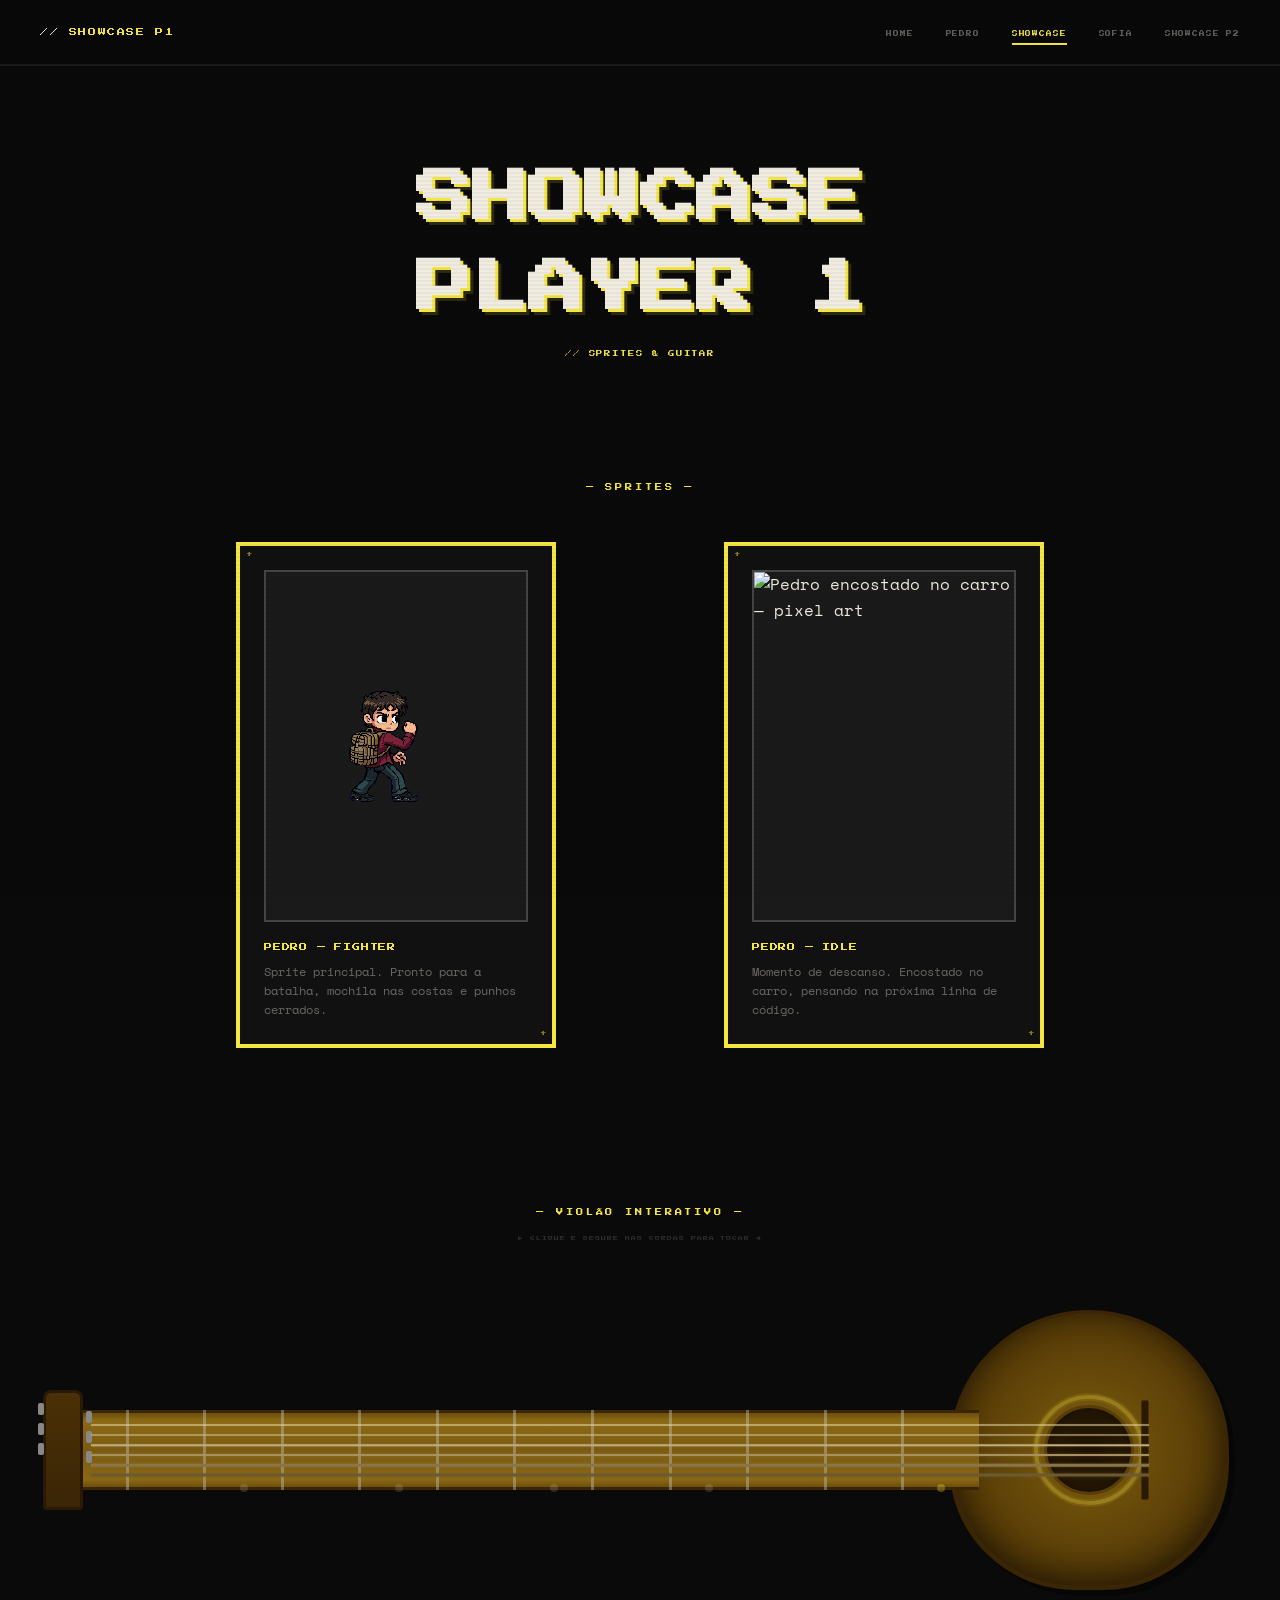
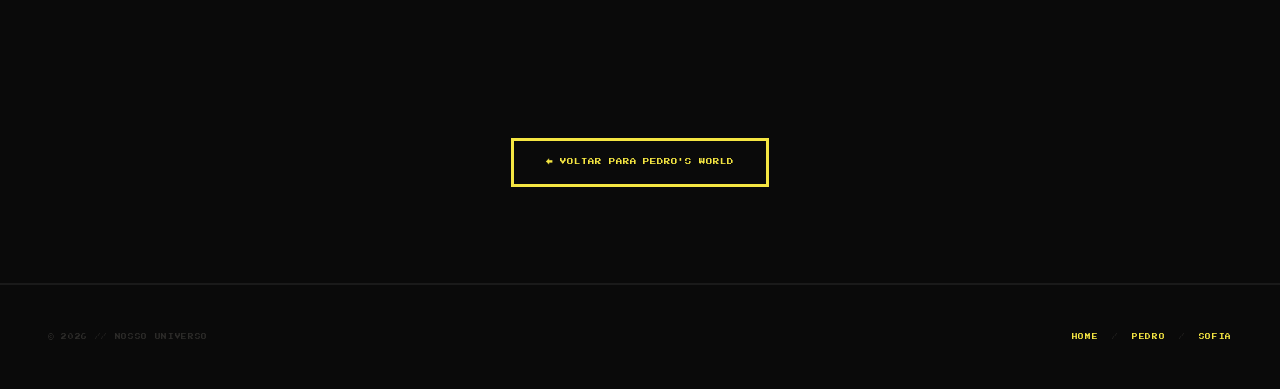
==== pedro-showcase.html @ d9cfd28d "reafatorando tudooo" ====
<!DOCTYPE html>
<html lang="pt-br">
<head>
    <meta charset="UTF-8">
    <meta name="viewport" content="width=device-width, initial-scale=1.0">
    <title>SHOWCASE P1 // Sprites &amp; Guitar — Nosso Universo</title>
    <meta name="description" content="Sprites de Pedro e um violão interativo feito inteiramente com CSS.">
    <link rel="preconnect" href="https://fonts.googleapis.com">
    <link rel="preconnect" href="https://fonts.gstatic.com" crossorigin>
    <link href="https://fonts.googleapis.com/css2?family=Press+Start+2P&family=Space+Mono:ital,wght@0,400;0,700;1,400&display=swap" rel="stylesheet">
    <link rel="stylesheet" href="styles/global.css">
    <link rel="stylesheet" href="styles/pedro-showcase.css">
</head>
<body>

<nav>
    <div class="nav-logo">// <span>SHOWCASE P1</span></div>
    <ul class="nav-links">
        <li><a href="index.html">Home</a></li>
        <li><a href="pedro.html" class="p1-link">Pedro</a></li>
        <li><a href="pedro-showcase.html" class="p1-link active">Showcase</a></li>
        <li><a href="sofia.html" class="p2-link">Sofia</a></li>
        <li><a href="sofia-showcase.html" class="p2-link">Showcase P2</a></li>
    </ul>
</nav>

<!-- HEADER -->
<section class="showcase-hero">
    <h1>Showcase<br>Player 1</h1>
    <p class="showcase-sub">// sprites &amp; guitar</p>
</section>

<!-- SPRITE GALLERY -->
<section class="sprite-gallery">
    <p class="section-label">&#8212; SPRITES &#8212;</p>
    <div class="gallery-grid">

        <div class="sprite-card">
            <div class="sprite-card-img">
                <img src="defaultsprite.png" alt="Pedro sprite em pose de luta — pixel art">
            </div>
            <p class="sprite-card-name">Pedro — Fighter</p>
            <p class="sprite-card-desc">Sprite principal. Pronto para a batalha, mochila nas costas e punhos cerrados.</p>
        </div>

        <div class="sprite-card">
            <div class="sprite-card-img">
                <img src="car.png" alt="Pedro encostado no carro — pixel art">
            </div>
            <p class="sprite-card-name">Pedro — Idle</p>
            <p class="sprite-card-desc">Momento de descanso. Encostado no carro, pensando na próxima linha de código.</p>
        </div>

    </div>
</section>

<!-- INTERACTIVE GUITAR -->
<section class="guitar-section">
    <p class="section-label">&#8212; VIOLÃO INTERATIVO &#8212;</p>
    <p class="guitar-hint">&#9654; clique e segure nas cordas para tocar &#9664;</p>

    <div class="guitar-container">
        <!-- Headstock -->
        <div class="guitar-headstock"></div>

        <!-- Neck -->
        <div class="guitar-neck"></div>

        <!-- Frets -->
        <div class="guitar-frets">
            <div class="fret"></div>
            <div class="fret"></div>
            <div class="fret"></div>
            <div class="fret"></div>
            <div class="fret"></div>
            <div class="fret"></div>
            <div class="fret"></div>
            <div class="fret"></div>
            <div class="fret"></div>
            <div class="fret"></div>
            <div class="fret"></div>
            <div class="fret"></div>
        </div>

        <!-- Body -->
        <div class="guitar-body"></div>

        <!-- Bridge -->
        <div class="guitar-bridge"></div>

        <!-- Strings (clickable!) -->
        <div class="guitar-strings">
            <span class="guitar-string"></span>
            <span class="guitar-string"></span>
            <span class="guitar-string"></span>
            <span class="guitar-string"></span>
            <span class="guitar-string"></span>
            <span class="guitar-string"></span>
        </div>

        <!-- Comic effect text -->
        <div class="guitar-effect">&#9835; TWANG! &#9835;</div>
    </div>
</section>

<!-- BACK LINK -->
<div style="text-align: center; padding: 2rem 2rem 6rem;">
    <a href="pedro.html" class="pixel-btn pixel-btn--yellow">
        &#8592; Voltar para Pedro's World
    </a>
</div>

<footer>
    <div>&#169; 2026 // NOSSO UNIVERSO</div>
    <div>
        <a href="index.html">home</a> &nbsp;/&nbsp;
        <a href="pedro.html">pedro</a> &nbsp;/&nbsp;
        <a href="sofia.html">sofia</a>
    </div>
</footer>

</body>
</html>
---- styles/global.css ----
/* ═══════════════════════════════════════════════════════════════
   GLOBAL DESIGN SYSTEM — NOSSO UNIVERSO
   Scott Pilgrim-style pixel art website
   ZERO JavaScript — pure CSS animations
═══════════════════════════════════════════════════════════════ */

/* ── VARIABLES ── */
:root {
  --black: #0a0a0a;
  --dark: #111111;
  --dark2: #1a1a1a;
  --gray: #2a2a2a;
  --gray-light: #444;
  --white: #f0ece0;
  --white-dim: rgba(240, 236, 224, 0.4);
  --white-faint: rgba(240, 236, 224, 0.15);

  --yellow: #f5e642;
  --yellow-glow: rgba(245, 230, 66, 0.3);
  --blue: #2a6de8;
  --blue-glow: rgba(42, 109, 232, 0.3);
  --red: #e8302a;
  --red-glow: rgba(232, 48, 42, 0.25);
  --green: #2ecc71;
  --pink: #e84393;
  --pink-glow: rgba(232, 67, 147, 0.3);
  --purple: #6c5ce7;

  --pixel: 'Press Start 2P', monospace;
  --mono: 'Space Mono', monospace;

  --ease-out-expo: cubic-bezier(0.16, 1, 0.3, 1);
  --ease-out-back: cubic-bezier(0.34, 1.56, 0.64, 1);
}

/* ── RESET ── */
*,
*::before,
*::after {
  margin: 0;
  padding: 0;
  box-sizing: border-box;
}

html {
  scroll-behavior: smooth;
}

body {
  background: var(--black);
  color: var(--white);
  font-family: var(--mono);
  font-size: 16px;
  line-height: 1.6;
  overflow-x: hidden;
  cursor: default;
}

img {
  max-width: 100%;
  height: auto;
  image-rendering: pixelated;
  display: block;
}

a {
  color: inherit;
  text-decoration: none;
}

ul { list-style: none; }

/* ── SCANLINE OVERLAY (global atmospheric effect) ── */
body::after {
  content: '';
  position: fixed;
  inset: 0;
  z-index: 9999;
  pointer-events: none;
  background: repeating-linear-gradient(
    0deg,
    transparent,
    transparent 2px,
    rgba(0, 0, 0, 0.03) 2px,
    rgba(0, 0, 0, 0.03) 4px
  );
}

/* ═══════════════════════════════════════════════════════════════
   NAVIGATION
═══════════════════════════════════════════════════════════════ */
nav {
  position: fixed;
  top: 0;
  left: 0;
  right: 0;
  z-index: 100;
  display: flex;
  align-items: center;
  justify-content: space-between;
  padding: 1.2rem 2.5rem;
  background: rgba(10, 10, 10, 0.85);
  backdrop-filter: blur(8px);
  -webkit-backdrop-filter: blur(8px);
  border-bottom: 2px solid var(--dark2);
  animation: navSlideDown 0.6s var(--ease-out-expo) both;
}

.nav-logo {
  font-family: var(--pixel);
  font-size: 0.5rem;
  letter-spacing: 0.2em;
  color: var(--white);
  text-transform: uppercase;
  white-space: nowrap;
}

.nav-logo span {
  color: var(--yellow);
}

.nav-links {
  display: flex;
  gap: 2rem;
  align-items: center;
}

.nav-links li a {
  font-family: var(--pixel);
  font-size: 0.35rem;
  letter-spacing: 0.15em;
  text-transform: uppercase;
  color: var(--white-dim);
  padding: 0.5rem 0;
  position: relative;
  transition: color 0.3s;
}

.nav-links li a::after {
  content: '';
  position: absolute;
  bottom: 0;
  left: 0;
  width: 0;
  height: 2px;
  background: var(--yellow);
  transition: width 0.3s var(--ease-out-expo);
}

.nav-links li a:hover {
  color: var(--white);
}

.nav-links li a:hover::after {
  width: 100%;
}

.nav-links li a.active {
  color: var(--yellow);
}

.nav-links li a.active::after {
  width: 100%;
  background: var(--yellow);
}

/* Player-specific nav link colors */
.nav-links li a.p1-link:hover,
.nav-links li a.p1-link.active {
  color: var(--yellow);
}
.nav-links li a.p1-link:hover::after,
.nav-links li a.p1-link.active::after {
  background: var(--yellow);
}

.nav-links li a.p2-link:hover,
.nav-links li a.p2-link.active {
  color: var(--blue);
}
.nav-links li a.p2-link:hover::after,
.nav-links li a.p2-link.active::after {
  background: var(--blue);
}

/* ═══════════════════════════════════════════════════════════════
   FOOTER
═══════════════════════════════════════════════════════════════ */
footer {
  border-top: 2px solid var(--dark2);
  padding: 3rem;
  display: flex;
  justify-content: space-between;
  align-items: center;
  font-family: var(--pixel);
  font-size: 0.35rem;
  color: var(--white-faint);
  letter-spacing: 0.12em;
  text-transform: uppercase;
}

footer a {
  color: var(--yellow);
  transition: color 0.3s;
}

footer a:hover {
  color: var(--white);
}

/* ═══════════════════════════════════════════════════════════════
   COLOR UTILITIES
═══════════════════════════════════════════════════════════════ */
.p1-color { color: var(--yellow); }
.p2-color { color: var(--blue); }
.red-color { color: var(--red); }
.pink-color { color: var(--pink); }

/* ═══════════════════════════════════════════════════════════════
   SHARED COMPONENTS
═══════════════════════════════════════════════════════════════ */

/* Section Label */
.section-label {
  font-family: var(--pixel);
  font-size: 0.45rem;
  letter-spacing: 0.4em;
  color: var(--yellow);
  text-transform: uppercase;
  text-align: center;
}

/* Pixel Button */
.pixel-btn {
  display: inline-block;
  font-family: var(--pixel);
  font-size: 0.4rem;
  letter-spacing: 0.15em;
  text-transform: uppercase;
  padding: 1rem 2rem;
  border: 3px solid;
  background: transparent;
  position: relative;
  transition: transform 0.15s, box-shadow 0.15s, background 0.2s, color 0.2s;
  cursor: pointer;
}

.pixel-btn:hover {
  transform: translateY(-3px);
}

.pixel-btn:active {
  transform: translateY(1px);
}

.pixel-btn--yellow {
  color: var(--yellow);
  border-color: var(--yellow);
}
.pixel-btn--yellow:hover {
  background: var(--yellow);
  color: var(--black);
  box-shadow: 6px 6px 0 rgba(245, 230, 66, 0.3);
}

.pixel-btn--blue {
  color: var(--blue);
  border-color: var(--blue);
}
.pixel-btn--blue:hover {
  background: var(--blue);
  color: var(--white);
  box-shadow: 6px 6px 0 rgba(42, 109, 232, 0.3);
}

.pixel-btn--red {
  color: var(--red);
  border-color: var(--red);
}
.pixel-btn--red:hover {
  background: var(--red);
  color: var(--white);
  box-shadow: 6px 6px 0 rgba(232, 48, 42, 0.3);
}

/* Comic Speech Bubble */
.speech-bubble {
  position: relative;
  background: var(--white);
  color: var(--black);
  font-family: var(--pixel);
  font-size: 0.4rem;
  padding: 1rem 1.5rem;
  border: 3px solid var(--black);
  border-radius: 4px;
  line-height: 1.8;
}

.speech-bubble::after {
  content: '';
  position: absolute;
  bottom: -12px;
  left: 30px;
  width: 0;
  height: 0;
  border-left: 10px solid transparent;
  border-right: 10px solid transparent;
  border-top: 12px solid var(--black);
}

/* Comic Panel */
.comic-panel {
  border: 4px solid var(--white);
  background: var(--dark);
  padding: 2rem;
  position: relative;
  overflow: hidden;
}

.comic-panel::before {
  content: '';
  position: absolute;
  inset: 0;
  background: radial-gradient(circle, rgba(255,255,255,0.03) 1px, transparent 1px);
  background-size: 6px 6px;
  pointer-events: none;
}

/* ═══════════════════════════════════════════════════════════════
   KEYFRAME ANIMATIONS
═══════════════════════════════════════════════════════════════ */

/* Nav slide down */
@keyframes navSlideDown {
  from {
    opacity: 0;
    transform: translateY(-100%);
  }
  to {
    opacity: 1;
    transform: translateY(0);
  }
}

/* Fade in from below */
@keyframes fadeInUp {
  from {
    opacity: 0;
    transform: translateY(40px);
  }
  to {
    opacity: 1;
    transform: translateY(0);
  }
}

/* Fade in from left */
@keyframes fadeInLeft {
  from {
    opacity: 0;
    transform: translateX(-60px);
  }
  to {
    opacity: 1;
    transform: translateX(0);
  }
}

/* Fade in from right */
@keyframes fadeInRight {
  from {
    opacity: 0;
    transform: translateX(60px);
  }
  to {
    opacity: 1;
    transform: translateX(0);
  }
}

/* Scale + fade entrance */
@keyframes scaleIn {
  from {
    opacity: 0;
    transform: scale(0.3);
  }
  to {
    opacity: 1;
    transform: scale(1);
  }
}

/* Bouncy pixel entrance */
@keyframes pixelBounce {
  0% {
    opacity: 0;
    transform: scale(0.2) translateY(80px);
  }
  60% {
    opacity: 1;
    transform: scale(1.08) translateY(-10px);
  }
  80% {
    transform: scale(0.96) translateY(4px);
  }
  100% {
    opacity: 1;
    transform: scale(1) translateY(0);
  }
}

/* Bouncy entrance from left (P1) */
@keyframes bounceInLeft {
  0% {
    opacity: 0;
    transform: scale(0.25) translate(-80px, 80px);
  }
  60% {
    opacity: 1;
    transform: scale(1.05) translate(5px, -5px);
  }
  80% {
    transform: scale(0.97) translate(-2px, 2px);
  }
  100% {
    opacity: 1;
    transform: scale(1) translate(0, 0);
  }
}

/* Bouncy entrance from right (P2) */
@keyframes bounceInRight {
  0% {
    opacity: 0;
    transform: scale(0.25) translate(80px, 80px);
  }
  60% {
    opacity: 1;
    transform: scale(1.05) translate(-5px, -5px);
  }
  80% {
    transform: scale(0.97) translate(2px, 2px);
  }
  100% {
    opacity: 1;
    transform: scale(1) translate(0, 0);
  }
}

/* HP bar fill */
@keyframes hpFill {
  from { width: 0%; }
  to { width: 100%; }
}

/* HP bar shimmer */
@keyframes hpShimmer {
  0% { background-position: -200% 0; }
  100% { background-position: 200% 0; }
}

/* Gentle float */
@keyframes floatY {
  0%, 100% { transform: translateY(0); }
  50% { transform: translateY(-8px); }
}

/* Blink text */
@keyframes blink {
  0%, 100% { opacity: 1; }
  50% { opacity: 0; }
}

/* Step blink (retro) */
@keyframes stepBlink {
  50% { color: var(--yellow); }
}

/* VS badge pulse */
@keyframes vsPulse {
  0%, 100% { transform: scale(1) rotate(-5deg); }
  50% { transform: scale(1.12) rotate(5deg); }
}

/* Text glitch */
@keyframes glitch {
  0%, 100% { 
    text-shadow: 2px 0 var(--red), -2px 0 var(--blue); 
    transform: translate(0);
  }
  20% { 
    text-shadow: -3px 0 var(--red), 3px 0 var(--blue); 
    transform: translate(-2px, 1px);
  }
  40% { 
    text-shadow: 3px 0 var(--red), -3px 0 var(--blue); 
    transform: translate(2px, -1px);
  }
  60% { 
    text-shadow: -1px 0 var(--red), 1px 0 var(--blue); 
    transform: translate(1px, 1px);
  }
  80% { 
    text-shadow: 2px 0 var(--red), -2px 0 var(--blue); 
    transform: translate(-1px, -1px);
  }
}

/* Rainbow hue cycle for borders/glows */
@keyframes rainbowGlow {
  0% { filter: hue-rotate(0deg); }
  100% { filter: hue-rotate(360deg); }
}

/* Slide in from bottom (comic panels) */
@keyframes slideUp {
  from {
    opacity: 0;
    transform: translateY(60px) rotate(1deg);
  }
  to {
    opacity: 1;
    transform: translateY(0) rotate(0deg);
  }
}

/* Guitar string vibrate */
@keyframes vibrate {
  0%, 100% { transform: translateY(0); }
  10% { transform: translateY(-3px); }
  20% { transform: translateY(2.5px); }
  30% { transform: translateY(-2px); }
  40% { transform: translateY(1.5px); }
  50% { transform: translateY(-1px); }
  60% { transform: translateY(0.8px); }
  70% { transform: translateY(-0.5px); }
  80% { transform: translateY(0.3px); }
  90% { transform: translateY(-0.1px); }
}

/* Stat bar fill with different widths */
@keyframes statFill80 { from { width: 0; } to { width: 80%; } }
@keyframes statFill70 { from { width: 0; } to { width: 70%; } }
@keyframes statFill90 { from { width: 0; } to { width: 90%; } }
@keyframes statFill60 { from { width: 0; } to { width: 60%; } }
@keyframes statFill50 { from { width: 0; } to { width: 50%; } }
@keyframes statFill85 { from { width: 0; } to { width: 85%; } }
@keyframes statFill75 { from { width: 0; } to { width: 75%; } }
@keyframes statFill95 { from { width: 0; } to { width: 95%; } }

/* Typing cursor blink */
@keyframes cursorBlink {
  0%, 100% { border-right-color: var(--yellow); }
  50% { border-right-color: transparent; }
}

/* Pulsing glow */
@keyframes pulseGlow {
  0%, 100% { box-shadow: 0 0 5px currentColor; }
  50% { box-shadow: 0 0 20px currentColor, 0 0 40px currentColor; }
}

/* Zoom in hero */
@keyframes heroZoomIn {
  from {
    opacity: 0;
    transform: scale(2.5);
    filter: blur(8px);
  }
  to {
    opacity: 1;
    transform: scale(1);
    filter: blur(0);
  }
}

/* Shake (for impact effects) */
@keyframes shake {
  0%, 100% { transform: translateX(0); }
  10%, 50%, 90% { transform: translateX(-4px); }
  30%, 70% { transform: translateX(4px); }
}

/* ═══════════════════════════════════════════════════════════════
   RESPONSIVE
═══════════════════════════════════════════════════════════════ */
@media (max-width: 768px) {
  nav {
    padding: 1rem 1.2rem;
    flex-direction: column;
    gap: 0.8rem;
  }
  
  .nav-links {
    gap: 1rem;
    flex-wrap: wrap;
    justify-content: center;
  }
  
  .nav-logo {
    font-size: 0.4rem;
  }
}

@media (max-width: 480px) {
  .nav-links li a {
    font-size: 0.3rem;
  }
}
---- styles/pedro-showcase.css ----
/* ═══════════════════════════════════════════════════════════════
   PEDRO'S SHOWCASE — Sprites + Interactive Guitar
═══════════════════════════════════════════════════════════════ */

/* ── PAGE HEADER ── */
.showcase-hero {
  min-height: 50vh;
  display: flex;
  flex-direction: column;
  align-items: center;
  justify-content: center;
  padding: 8rem 2rem 4rem;
  text-align: center;
  position: relative;
}

.showcase-hero h1 {
  font-family: var(--pixel);
  font-size: clamp(1.8rem, 5vw, 3.5rem);
  text-transform: uppercase;
  color: var(--white);
  text-shadow:
    3px 3px 0 var(--yellow),
    6px 6px 0 rgba(245, 230, 66, 0.15);
  animation: heroZoomIn 1s 0.2s var(--ease-out-expo) both;
  margin-bottom: 1rem;
}

.showcase-hero .showcase-sub {
  font-family: var(--pixel);
  font-size: 0.4rem;
  color: var(--yellow);
  letter-spacing: 0.3em;
  text-transform: uppercase;
  animation: fadeInUp 0.7s 0.6s var(--ease-out-expo) both;
}

/* ── SPRITE GALLERY ── */
.sprite-gallery {
  padding: 2rem 2rem 6rem;
  max-width: 1000px;
  margin: 0 auto;
}

.sprite-gallery .section-label {
  text-align: center;
  margin-bottom: 3rem;
  animation: fadeInUp 0.7s 0.8s var(--ease-out-expo) both;
}

.gallery-grid {
  display: grid;
  grid-template-columns: repeat(auto-fit, minmax(280px, 1fr));
  gap: 2.5rem;
  justify-items: center;
}

/* Trading Card Frame */
.sprite-card {
  width: 100%;
  max-width: 320px;
  border: 4px solid var(--yellow);
  background: var(--dark);
  padding: 1.5rem;
  position: relative;
  transition: transform 0.3s var(--ease-out-back), box-shadow 0.3s;
}

.sprite-card:nth-child(1) { animation: pixelBounce 0.8s 1s var(--ease-out-back) both; }
.sprite-card:nth-child(2) { animation: pixelBounce 0.8s 1.2s var(--ease-out-back) both; }

.sprite-card:hover {
  transform: translateY(-8px) rotate(-1deg);
  box-shadow:
    8px 8px 0 var(--yellow),
    0 0 40px var(--yellow-glow);
}

/* Corner decorations */
.sprite-card::before,
.sprite-card::after {
  content: '+';
  position: absolute;
  font-family: var(--pixel);
  font-size: 0.4rem;
  color: var(--yellow);
  opacity: 0.5;
}
.sprite-card::before { top: 4px; left: 6px; }
.sprite-card::after { bottom: 4px; right: 6px; }

.sprite-card-img {
  width: 100%;
  aspect-ratio: 3/4;
  overflow: hidden;
  border: 2px solid var(--gray-light);
  background: var(--dark2);
  display: flex;
  align-items: center;
  justify-content: center;
  margin-bottom: 1.2rem;
}

.sprite-card-img img {
  width: 100%;
  height: 100%;
  object-fit: contain;
  image-rendering: pixelated;
}

.sprite-card:hover .sprite-card-img img {
  animation: floatY 2s ease-in-out infinite;
}

.sprite-card-name {
  font-family: var(--pixel);
  font-size: 0.5rem;
  color: var(--yellow);
  text-transform: uppercase;
  letter-spacing: 0.1em;
  margin-bottom: 0.5rem;
}

.sprite-card-desc {
  font-family: var(--mono);
  font-size: 0.75rem;
  color: var(--white-dim);
  line-height: 1.6;
}

/* ═══════════════════════════════════════════════════════════════
   INTERACTIVE GUITAR (CSS-ONLY)
═══════════════════════════════════════════════════════════════ */

.guitar-section {
  padding: 4rem 0 6rem;
  overflow: hidden;
}

.guitar-section .section-label {
  text-align: center;
  margin-bottom: 1rem;
  animation: fadeInUp 0.7s 1.5s var(--ease-out-expo) both;
}

.guitar-hint {
  font-family: var(--pixel);
  font-size: 0.3rem;
  color: var(--white-faint);
  text-align: center;
  letter-spacing: 0.2em;
  text-transform: uppercase;
  margin-bottom: 3rem;
  animation: fadeInUp 0.5s 1.7s var(--ease-out-expo) both,
             blink 2s 2.5s step-end infinite;
}

/* Guitar Container — laid horizontally */
.guitar-container {
  position: relative;
  width: 92%;
  max-width: 1200px;
  margin: 0 auto;
  height: 320px;
  animation: fadeInUp 0.8s 1.8s var(--ease-out-expo) both;
}

/* Guitar Body */
.guitar-body {
  position: absolute;
  right: 0;
  top: 50%;
  transform: translateY(-50%);
  width: 280px;
  height: 280px;
  background: radial-gradient(
    ellipse at 50% 50%,
    #8B6914 0%,
    #6B4E0A 30%,
    #5A3E08 60%,
    #4A3006 100%
  );
  border-radius: 50% 50% 45% 45%;
  border: 4px solid #3A2505;
  box-shadow:
    inset 0 0 30px rgba(0, 0, 0, 0.4),
    inset 0 -15px 30px rgba(0, 0, 0, 0.3),
    6px 6px 0 rgba(0, 0, 0, 0.3);
  z-index: 1;
}

/* Sound hole */
.guitar-body::before {
  content: '';
  position: absolute;
  top: 50%;
  left: 50%;
  transform: translate(-50%, -50%);
  width: 90px;
  height: 90px;
  border-radius: 50%;
  background: radial-gradient(circle, #1a0f00 0%, #2a1a05 70%, #3a2505 100%);
  border: 3px solid #5A3E08;
  box-shadow: inset 0 0 15px rgba(0, 0, 0, 0.6);
}

/* Rosette ring */
.guitar-body::after {
  content: '';
  position: absolute;
  top: 50%;
  left: 50%;
  transform: translate(-50%, -50%);
  width: 110px;
  height: 110px;
  border-radius: 50%;
  border: 4px solid rgba(245, 230, 66, 0.3);
  box-shadow:
    0 0 0 2px rgba(139, 105, 20, 0.5),
    inset 0 0 0 2px rgba(139, 105, 20, 0.5);
}

/* Bridge */
.guitar-bridge {
  position: absolute;
  right: 80px;
  top: 50%;
  transform: translateY(-50%);
  width: 8px;
  height: 100px;
  background: #2a1a05;
  border: 1px solid #4A3006;
  z-index: 3;
  border-radius: 2px;
}

/* Neck */
.guitar-neck {
  position: absolute;
  left: 0;
  top: 50%;
  transform: translateY(-50%);
  width: calc(100% - 250px);
  height: 80px;
  background: linear-gradient(
    180deg,
    #6B4E0A 0%,
    #8B6914 10%,
    #7A5B10 50%,
    #8B6914 90%,
    #6B4E0A 100%
  );
  border: 3px solid #3A2505;
  border-right: none;
  z-index: 2;
  border-radius: 4px 0 0 4px;
}

/* Frets */
.guitar-frets {
  position: absolute;
  left: 0;
  top: 50%;
  transform: translateY(-50%);
  width: calc(100% - 250px);
  height: 80px;
  z-index: 3;
  display: flex;
  pointer-events: none;
}

.fret {
  flex: 1;
  border-right: 3px solid rgba(200, 200, 200, 0.4);
  position: relative;
}

.fret:last-child {
  border-right: none;
}

/* Fret dots */
.fret:nth-child(3)::after,
.fret:nth-child(5)::after,
.fret:nth-child(7)::after,
.fret:nth-child(9)::after {
  content: '';
  position: absolute;
  bottom: -2px;
  left: 50%;
  transform: translateX(-50%);
  width: 8px;
  height: 8px;
  border-radius: 50%;
  background: rgba(240, 236, 224, 0.15);
}

.fret:nth-child(12)::after {
  content: '';
  position: absolute;
  bottom: -2px;
  left: 50%;
  transform: translateX(-50%);
  width: 8px;
  height: 8px;
  border-radius: 50%;
  background: rgba(245, 230, 66, 0.3);
}

/* Headstock */
.guitar-headstock {
  position: absolute;
  left: -8px;
  top: 50%;
  transform: translateY(-50%);
  width: 40px;
  height: 120px;
  background: linear-gradient(180deg, #4A3006, #3A2505);
  border: 3px solid #2a1a05;
  border-radius: 8px 8px 4px 4px;
  z-index: 4;
}

/* Tuning pegs */
.guitar-headstock::before {
  content: '';
  position: absolute;
  top: 10px;
  left: -8px;
  width: 6px;
  height: 12px;
  background: #888;
  border-radius: 2px;
  box-shadow:
    0 20px 0 #888,
    0 40px 0 #888,
    48px 8px 0 #888,
    48px 28px 0 #888,
    48px 48px 0 #888;
}

/* ── GUITAR STRINGS ── */
.guitar-strings {
  position: absolute;
  left: 40px;
  right: 80px;
  top: 50%;
  transform: translateY(-50%);
  height: 60px;
  display: flex;
  flex-direction: column;
  justify-content: space-between;
  z-index: 5;
}

.guitar-string {
  display: block;
  height: 12px;
  cursor: pointer;
  position: relative;
  -webkit-user-select: none;
  user-select: none;
}

/* The actual visible string line */
.guitar-string::before {
  content: '';
  position: absolute;
  left: 0;
  right: 0;
  top: 50%;
  height: 2px;
  transform: translateY(-50%);
  transition: height 0.1s, box-shadow 0.2s;
}

/* String colors — thicker at bottom like real guitar */
.guitar-string:nth-child(1)::before {
  height: 1px;
  background: #e8d5a3;
  box-shadow: 0 0 2px rgba(232, 213, 163, 0.3);
}
.guitar-string:nth-child(2)::before {
  height: 1px;
  background: #d4c090;
  box-shadow: 0 0 2px rgba(212, 192, 144, 0.3);
}
.guitar-string:nth-child(3)::before {
  height: 1.5px;
  background: #c0ab7d;
  box-shadow: 0 0 2px rgba(192, 171, 125, 0.3);
}
.guitar-string:nth-child(4)::before {
  height: 2px;
  background: #a89060;
  box-shadow: 0 0 3px rgba(168, 144, 96, 0.4);
}
.guitar-string:nth-child(5)::before {
  height: 2.5px;
  background: #8a7548;
  box-shadow: 0 0 3px rgba(138, 117, 72, 0.4);
}
.guitar-string:nth-child(6)::before {
  height: 3px;
  background: #6d5a30;
  box-shadow: 0 0 4px rgba(109, 90, 48, 0.5);
}

/* Hover effect — string glows */
.guitar-string:hover::before {
  box-shadow: 0 0 8px var(--yellow-glow), 0 0 20px var(--yellow-glow);
}

/* Active (pressed) — string vibrates! */
.guitar-string:active::before {
  animation: vibrate 0.4s ease-out;
  box-shadow: 0 0 12px var(--yellow), 0 0 30px var(--yellow-glow);
  background: var(--yellow) !important;
}

/* Note pop effect on active */
.guitar-string::after {
  font-family: var(--pixel);
  font-size: 0.6rem;
  position: absolute;
  right: -60px;
  top: 50%;
  transform: translateY(-50%);
  opacity: 0;
  transition: opacity 0.15s;
  pointer-events: none;
}

.guitar-string:nth-child(1)::after { content: '♪ E'; color: var(--yellow); }
.guitar-string:nth-child(2)::after { content: '♪ B'; color: var(--yellow); }
.guitar-string:nth-child(3)::after { content: '♪ G'; color: var(--yellow); }
.guitar-string:nth-child(4)::after { content: '♪ D'; color: var(--yellow); }
.guitar-string:nth-child(5)::after { content: '♪ A'; color: var(--yellow); }
.guitar-string:nth-child(6)::after { content: '♪ E'; color: var(--yellow); }

.guitar-string:active::after {
  opacity: 1;
  animation: fadeInRight 0.3s var(--ease-out-expo) both;
}

/* Comic-style "TWANG!" text */
.guitar-effect {
  position: absolute;
  top: -30px;
  left: 50%;
  transform: translateX(-50%);
  font-family: var(--pixel);
  font-size: 0.8rem;
  color: var(--yellow);
  text-shadow: 2px 2px 0 var(--black);
  opacity: 0;
  pointer-events: none;
  z-index: 10;
  transition: opacity 0.2s;
}

.guitar-container:active .guitar-effect {
  opacity: 1;
  animation: pixelBounce 0.5s var(--ease-out-back) both;
}

/* ═══════════════════════════════════════════════════════════════
   RESPONSIVE
═══════════════════════════════════════════════════════════════ */
@media (max-width: 900px) {
  .guitar-container {
    height: 260px;
  }
  
  .guitar-body {
    width: 200px;
    height: 200px;
  }
  
  .guitar-body::before {
    width: 65px;
    height: 65px;
  }
  
  .guitar-body::after {
    width: 85px;
    height: 85px;
  }
  
  .guitar-neck {
    width: calc(100% - 170px);
    height: 60px;
  }
  
  .guitar-frets {
    width: calc(100% - 170px);
    height: 60px;
  }
  
  .guitar-strings {
    right: 50px;
    height: 45px;
  }
  
  .guitar-bridge {
    right: 50px;
    height: 70px;
  }
  
  .guitar-headstock {
    height: 90px;
    width: 30px;
  }
}

@media (max-width: 600px) {
  .gallery-grid {
    grid-template-columns: 1fr;
  }
  
  .guitar-container {
    height: 220px;
    width: 96%;
  }
  
  .guitar-body {
    width: 160px;
    height: 160px;
  }

  .guitar-body::before {
    width: 50px;
    height: 50px;
  }

  .guitar-body::after {
    width: 70px;
    height: 70px;
  }
  
  .guitar-neck {
    width: calc(100% - 130px);
    height: 50px;
  }
  
  .guitar-frets {
    width: calc(100% - 130px);
    height: 50px;
  }
  
  .guitar-strings {
    right: 40px;
    height: 35px;
  }
  
  .guitar-bridge {
    right: 40px;
    height: 55px;
  }
  
  .guitar-headstock {
    height: 70px;
    width: 25px;
  }

  .guitar-string::after {
    display: none;
  }
}
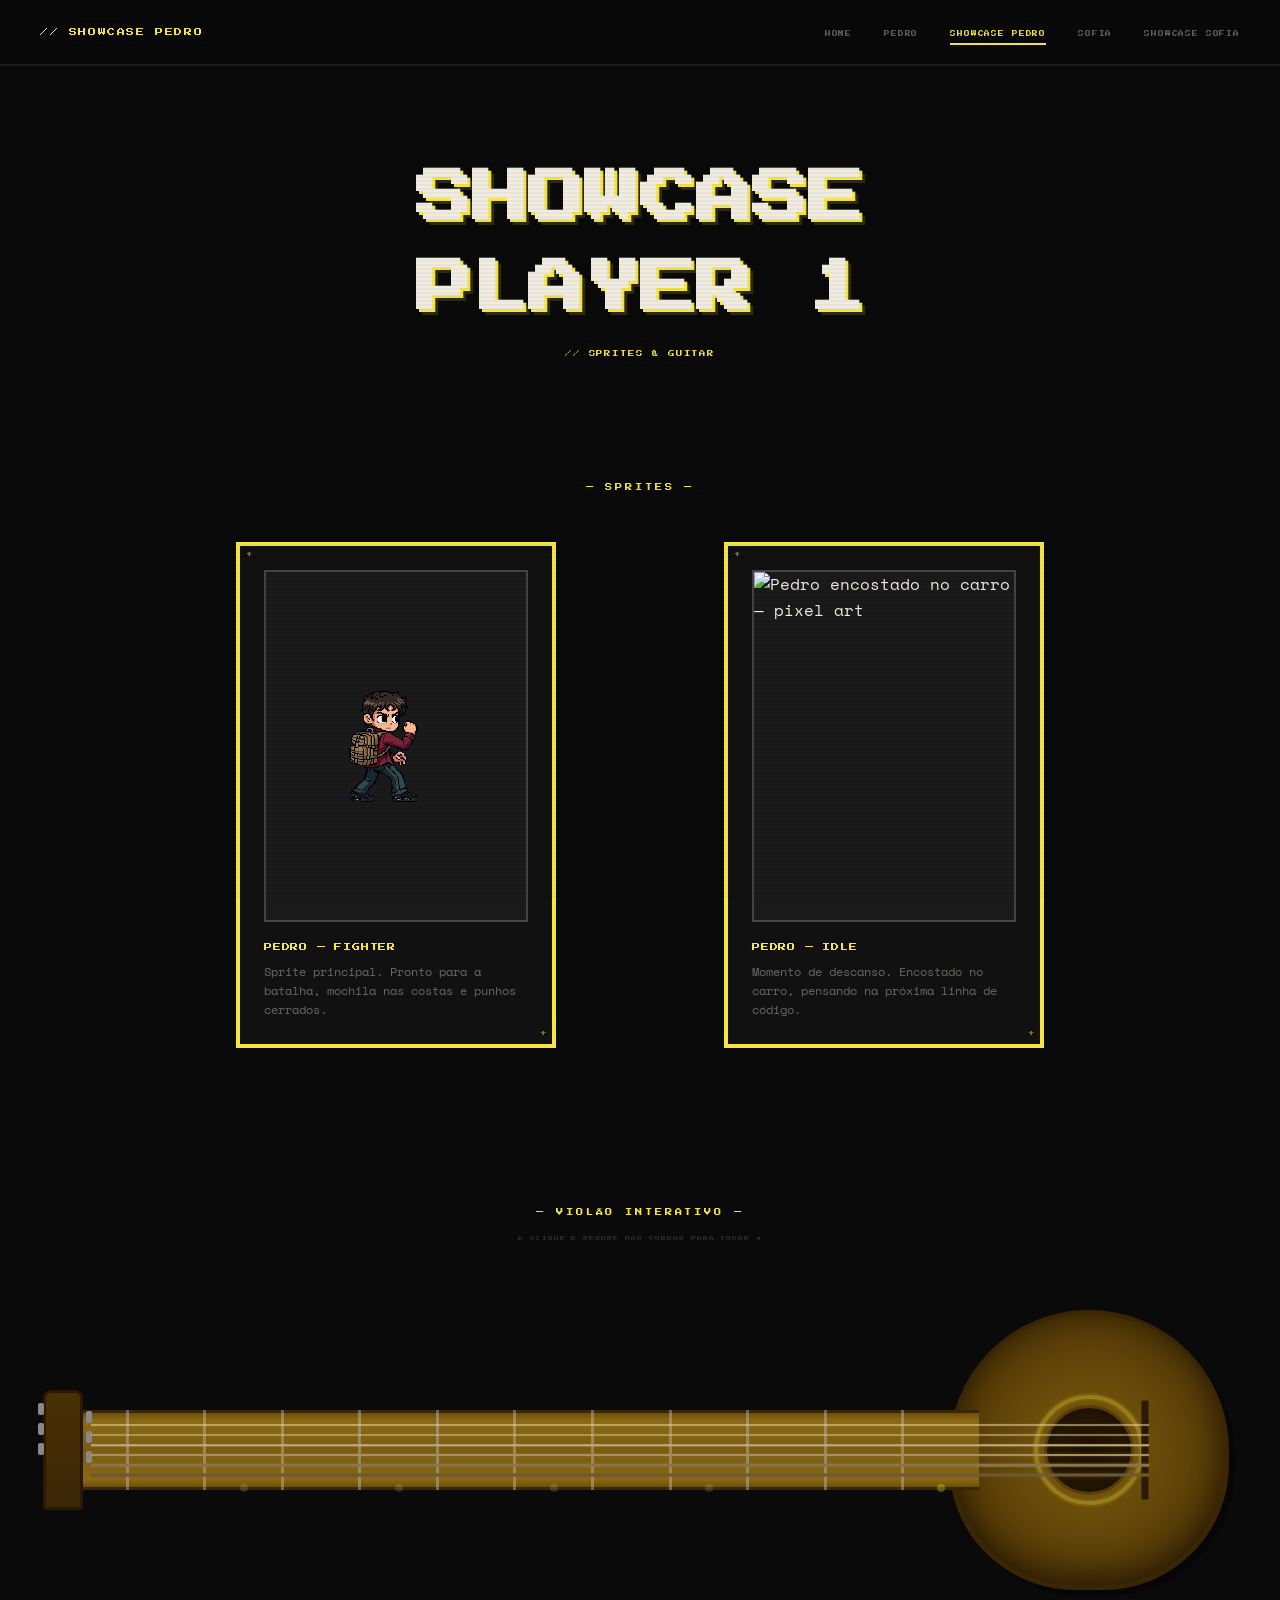
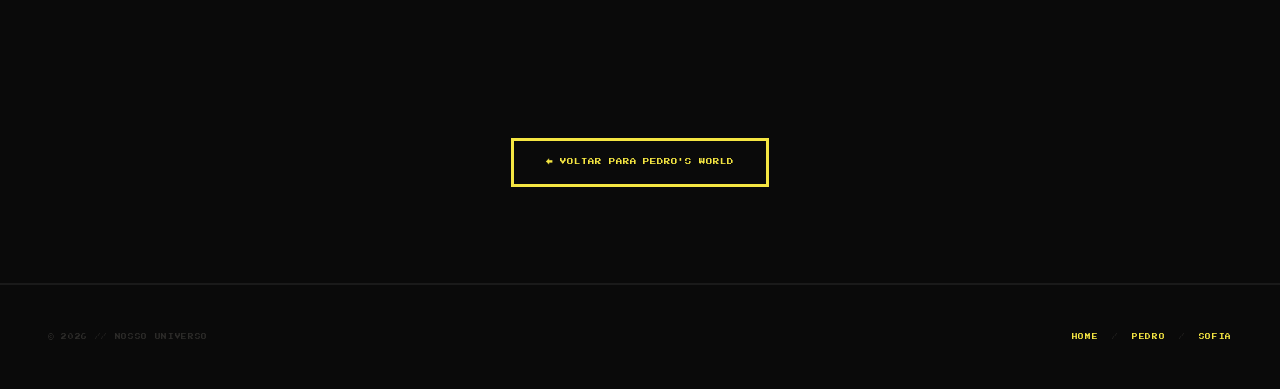
==== commit 28ba32f8: "Update pedro-showcase.html" ====
--- a/pedro-showcase.html
+++ b/pedro-showcase.html
@@ -14,13 +14,13 @@
 <body>
 
 <nav>
-    <div class="nav-logo">// <span>SHOWCASE P1</span></div>
+    <div class="nav-logo">// <span>SHOWCASE PEDRO</span></div>
     <ul class="nav-links">
         <li><a href="index.html">Home</a></li>
         <li><a href="pedro.html" class="p1-link">Pedro</a></li>
-        <li><a href="pedro-showcase.html" class="p1-link active">Showcase</a></li>
+        <li><a href="pedro-showcase.html" class="p1-link active">Showcase Pedro</a></li>
         <li><a href="sofia.html" class="p2-link">Sofia</a></li>
-        <li><a href="sofia-showcase.html" class="p2-link">Showcase P2</a></li>
+        <li><a href="sofia-showcase.html" class="p2-link">Showcase Sofia</a></li>
     </ul>
 </nav>
 
